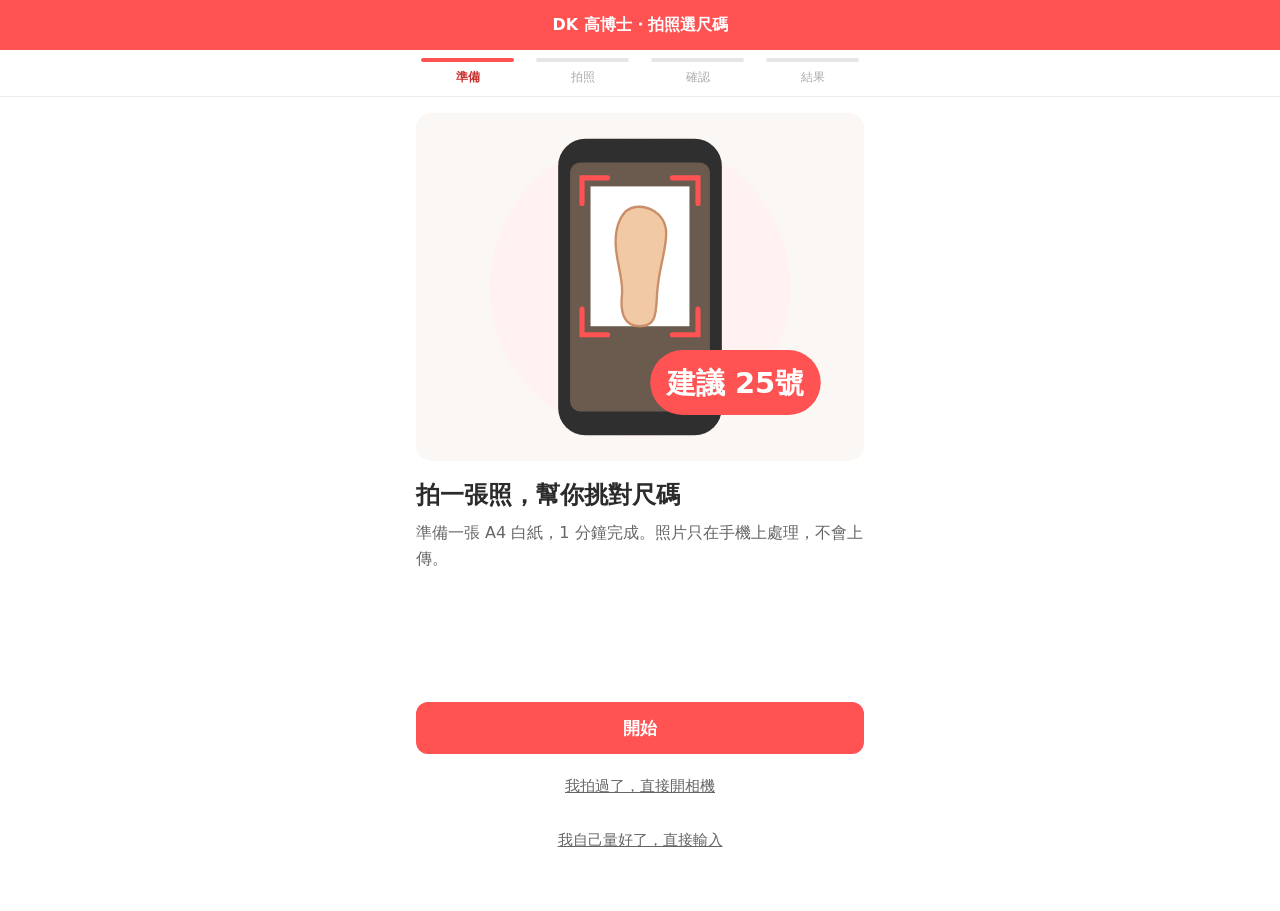
==== index.html @ c5216b67 "feat: 拍照量腳尺碼建議工具（腳踩 A4 紙拍照，自動量腳長腳寬給尺碼） - 引導卡片取代長說明，一張卡片只做一件事 - 自寫影像處理：A4 偵測、紙角精修、透視校正、腳部分割，不依賴 OpenC" ====
<!doctype html>
<html lang="zh-Hant-TW">
<head>
<meta charset="utf-8">
<meta name="viewport" content="width=device-width, initial-scale=1, viewport-fit=cover">
<meta name="theme-color" content="#FF5353">
<link rel="icon" href="data:image/svg+xml,%3Csvg xmlns='http://www.w3.org/2000/svg' viewBox='0 0 100 100'%3E%3Crect width='100' height='100' rx='22' fill='%23FF5353'/%3E%3Crect x='28' y='14' width='44' height='72' fill='%23fff'/%3E%3Cellipse cx='50' cy='52' rx='13' ry='26' fill='%23f2c9a5'/%3E%3C/svg%3E">
<title>拍照選尺碼｜DK 高博士</title>
<meta name="description" content="腳踩 A4 紙拍一張照片，幫你選對尺碼。照片只在你的手機上處理，不會上傳。">
<link rel="stylesheet" href="css/style.css">
</head>
<body>
<header class="topbar">
  <span class="brand">DK 高博士・拍照選尺碼</span>
</header>

<nav class="steps" id="steps" aria-label="進度">
  <ol>
    <li data-step="guide">準備</li>
    <li data-step="photo">拍照</li>
    <li data-step="confirm">確認</li>
    <li data-step="result">結果</li>
  </ol>
</nav>

<main class="wrap">

  <!-- 引導卡片：一張只做一件事 -->
  <section id="screen-intro" class="screen" data-step="guide">

    <div class="card" data-card="0">
      <figure class="card-illus">
        <svg viewBox="0 0 240 190" role="img" aria-label="用手機拍下踩在 A4 紙上的腳，馬上得到尺碼建議">
          <circle cx="120" cy="95" r="88" fill="#FFF2F1"/>
          <rect x="72" y="8" width="96" height="174" rx="16" fill="#2f2f2f"/>
          <rect x="79" y="22" width="82" height="146" rx="6" fill="#6b5a4e"/>
          <rect x="91" y="36" width="58" height="82" fill="#fff"/>
          <g transform="translate(120 118) scale(.92) translate(-100 -112)"><path d="M100 112c-11 0-12.5-10-11.5-20 1-10-3.5-20-4-32-.5-12 4-23 12.5-24 8.5-1 18 4 19.5 14 1.5 10-4.5 24-5.5 40-1 11.5.5 22-11 22z" fill="#f2c9a5" stroke="#c98f68" stroke-width="1.5"/></g>
          <g stroke="#FF5353" stroke-width="3" fill="none" stroke-linecap="round"><path d="M86 46V31h15M139 31h15v15M154 108v15h-15M101 123H86v-15"/></g>
          <rect x="126" y="132" width="100" height="38" rx="19" fill="#FF5353"/>
          <text x="176" y="157" font-size="17" font-weight="700" text-anchor="middle" fill="#fff">建議 25號</text>
        </svg>
      </figure>
      <h1 class="card-title">拍一張照，幫你挑對尺碼</h1>
      <p class="card-tip">準備一張 A4 白紙，1 分鐘完成。照片只在手機上處理，不會上傳。</p>
      <p class="product" id="product-name" hidden></p>
      <div class="actions">
        <button type="button" class="btn primary" data-next>開始</button>
        <label class="btn link">我拍過了，直接開相機<input type="file" accept="image/*" capture="environment" class="file-input" data-file-input></label>
        <button type="button" class="btn link" data-go-manual>我自己量好了，直接輸入</button>
      </div>
    </div>

    <div class="card" data-card="1" hidden>
      <p class="card-step">步驟 1 / 3</p>
      <figure class="card-illus">
        <svg viewBox="0 0 200 130" role="img" aria-label="A4 白紙放在深色地板上可以，白色地板不行">
          <rect x="4" y="6" width="92" height="118" rx="6" fill="#6b5a4e"/>
          <rect x="28" y="22" width="44" height="62" fill="#fff"/>
          <circle cx="50" cy="104" r="9" fill="#27AE60"/>
          <path d="M45.5 104l3.5 3.5 6.5-7" stroke="#fff" stroke-width="2.5" fill="none" stroke-linecap="round" stroke-linejoin="round"/>
          <rect x="104" y="6" width="92" height="118" rx="6" fill="#f0f0f0" stroke="#ddd"/>
          <rect x="128" y="22" width="44" height="62" fill="#fff" stroke="#e8e8e8"/>
          <circle cx="150" cy="104" r="9" fill="#EB5757"/>
          <path d="M146 100l8 8M154 100l-8 8" stroke="#fff" stroke-width="2.5" stroke-linecap="round"/>
        </svg>
      </figure>
      <h1 class="card-title">A4 白紙放在深色地板上</h1>
      <p class="card-tip">白色磁磚分不出紙，墊一塊深色布或毛巾就好。</p>
      <div class="actions">
        <button type="button" class="btn primary" data-next>放好了</button>
        <button type="button" class="btn link" data-prev>上一步</button>
      </div>
    </div>

    <div class="card" data-card="2" hidden>
      <p class="card-step">步驟 2 / 3</p>
      <figure class="card-illus">
        <svg viewBox="0 0 200 130" role="img" aria-label="從上方看：紙的短邊貼牆，腳跟貼牆踩在紙上">
          <rect x="0" y="0" width="200" height="130" rx="6" fill="#6b5a4e"/>
          <rect x="68" y="22" width="64" height="90" fill="#fff"/>
          <rect x="0" y="112" width="200" height="18" fill="#c9c9c9"/>
          <text x="186" y="125" font-size="10" text-anchor="end" fill="#555">牆</text>
          <path d="M100 112c-11 0-12.5-10-11.5-20 1-10-3.5-20-4-32-.5-12 4-23 12.5-24 8.5-1 18 4 19.5 14 1.5 10-4.5 24-5.5 40-1 11.5.5 22-11 22z" fill="#f2c9a5" stroke="#c98f68" stroke-width="1.5"/>
          <line x1="62" y1="112" x2="138" y2="112" stroke="#2F80ED" stroke-width="2.5" stroke-dasharray="5 3"/>
          <text x="60" y="106" font-size="10" text-anchor="end" fill="#fff">腳跟貼牆</text>
        </svg>
      </figure>
      <h1 class="card-title">紙貼牆，腳跟貼牆踩上去</h1>
      <p class="card-tip">赤腳最準。長褲請捲到小腿，另一隻腳不要踩到紙。</p>
      <div class="actions">
        <button type="button" class="btn primary" data-next>踩好了</button>
        <button type="button" class="btn link" data-prev>上一步</button>
      </div>
    </div>

    <div class="card" data-card="3" hidden>
      <p class="card-step">步驟 3 / 3</p>
      <figure class="card-illus">
        <svg viewBox="0 0 240 150" role="img" aria-label="手機拿在腳尖正上方往下拍，畫面要拍到紙的四個角">
          <g transform="translate(0 22) scale(.74)">
            <rect x="16" y="14" width="9" height="98" fill="#c9c9c9"/>
            <line x1="8" y1="112" x2="192" y2="112" stroke="#999" stroke-width="2"/>
            <rect x="25" y="109" width="120" height="3" fill="#fff" stroke="#bbb" stroke-width=".8"/>
            <path d="M25 110c0-12 3-17 8-21V38h16l2 47c8 7 38 13 60 18 8 2 8 7 3 7z" fill="#f2c9a5" stroke="#c98f68" stroke-width="1.5"/>
            <line x1="116" y1="22" x2="26" y2="108" stroke="#FF5353" stroke-width="1.2" stroke-dasharray="3 3"/>
            <line x1="116" y1="22" x2="145" y2="108" stroke="#FF5353" stroke-width="1.2" stroke-dasharray="3 3"/>
            <rect x="99" y="12" width="34" height="7" rx="2" fill="#333"/>
          </g>
          <text x="86" y="18" font-size="11" text-anchor="middle" fill="#333">手機在腳尖正上方</text>
          <rect x="164" y="10" width="68" height="124" rx="11" fill="#2f2f2f"/>
          <rect x="169" y="20" width="58" height="104" rx="3" fill="#6b5a4e"/>
          <rect x="181" y="36" width="34" height="48" fill="#fff"/>
          <g transform="translate(198 84) scale(.55) translate(-100 -112)"><path d="M100 112c-11 0-12.5-10-11.5-20 1-10-3.5-20-4-32-.5-12 4-23 12.5-24 8.5-1 18 4 19.5 14 1.5 10-4.5 24-5.5 40-1 11.5.5 22-11 22z" fill="#f2c9a5" stroke="#c98f68" stroke-width="2"/></g>
          <g stroke="#FF5353" stroke-width="2.5" fill="none" stroke-linecap="round"><path d="M177 43V32h11M208 32h11v11M219 77v11h-11M188 88h-11V77"/></g>
          <circle cx="198" cy="106" r="9" fill="#27AE60"/>
          <path d="M193.5 106l3.5 3.5 6.5-7" stroke="#fff" stroke-width="2.5" fill="none" stroke-linecap="round" stroke-linejoin="round"/>
          <text x="198" y="146" font-size="11" text-anchor="middle" fill="#333">四個角都要入鏡</text>
        </svg>
      </figure>
      <h1 class="card-title">手機拿到腳尖正上方，拍到紙的四個角</h1>
      <p class="card-tip">請家人幫忙拍更準。用一般鏡頭，不要用 0.5x 廣角。</p>
      <div class="actions">
        <label class="btn primary">開始拍照<input type="file" accept="image/*" capture="environment" class="file-input" data-file-input></label>
        <label class="btn secondary">從相簿選照片<input type="file" accept="image/*" class="file-input" data-file-input></label>
        <button type="button" class="btn link" data-prev>上一步</button>
      </div>
    </div>
  </section>

  <!-- 處理中 -->
  <section id="screen-processing" class="screen center" data-step="photo" hidden>
    <div class="spinner" aria-hidden="true"></div>
    <p id="processing-text" role="status">處理中…</p>
  </section>

  <!-- 拍完照發現問題：告訴他原因和怎麼修 -->
  <section id="screen-feedback" class="screen" data-step="photo" hidden>
    <figure class="card-illus" id="feedback-illus"></figure>
    <h1 class="card-title" id="feedback-title"></h1>
    <p class="card-tip" id="feedback-fix"></p>
    <div class="actions">
      <label class="btn primary">重拍<input type="file" accept="image/*" capture="environment" class="file-input" data-file-input></label>
      <label class="btn secondary">從相簿選照片<input type="file" accept="image/*" class="file-input" data-file-input></label>
      <button type="button" class="btn link" id="btn-feedback-continue">不用重拍，我自己調整</button>
    </div>
  </section>

  <!-- 照片讀取失敗 -->
  <section id="screen-error" class="screen" data-step="photo" hidden>
    <h1 id="error-title">出了點問題</h1>
    <p id="error-message"></p>
    <div class="actions">
      <label class="btn primary">重拍<input type="file" accept="image/*" capture="environment" class="file-input" data-file-input></label>
      <label class="btn secondary">從相簿選照片<input type="file" accept="image/*" class="file-input" data-file-input></label>
      <button type="button" class="btn link" data-go-manual>改用直接輸入腳長腳寬</button>
    </div>
  </section>

  <!-- 確認紙角 -->
  <section id="screen-corners" class="screen" data-step="confirm" hidden>
    <h1>圓點有對準紙的四個角嗎？</h1>
    <p class="hint" id="corners-hint"></p>
    <div class="stage" id="corners-stage"></div>
    <p class="warn" id="corners-warn" hidden></p>
    <div class="actions">
      <button type="button" class="btn primary" id="btn-corners-next">對準了，下一步</button>
      <label class="btn secondary">重拍<input type="file" accept="image/*" capture="environment" class="file-input" data-file-input></label>
    </div>
    <details class="debug" data-debug hidden><summary>除錯資訊</summary><div class="debug-body" id="corners-debug"></div></details>
  </section>

  <!-- 確認腳 -->
  <section id="screen-foot" class="screen" data-step="confirm" hidden>
    <h1>圓點有對準腳嗎？</h1>
    <p class="legend-inline">
      <span><i class="dot" style="background:#2F80ED"></i>腳跟</span>
      <span><i class="dot" style="background:#F2994A"></i>腳尖</span>
      <span><i class="dot" style="background:#27AE60"></i>腳掌最寬處</span>
    </p>
    <p class="live" id="foot-live" aria-live="polite"></p>
    <div class="stage" id="foot-stage"></div>
    <p class="hint" id="foot-hint"></p>
    <p class="warn" id="foot-warn" hidden></p>
    <div class="actions">
      <button type="button" class="btn primary" id="btn-foot-next">對準了，看尺碼建議</button>
      <button type="button" class="btn link" id="btn-foot-back">回上一步調整紙角</button>
    </div>
    <details class="debug" data-debug hidden><summary>除錯資訊</summary><div class="debug-body" id="foot-debug"></div></details>
  </section>

  <!-- 結果 -->
  <section id="screen-result" class="screen" data-step="result" hidden>
    <div class="result-card">
      <p class="result-product" id="result-product" hidden></p>
      <h1 class="result-headline" id="result-headline"></h1>
      <div class="result-measure">
        <div><span>腳長</span><strong id="result-length"></strong></div>
        <div><span>腳寬</span><strong id="result-width"></strong></div>
      </div>
      <ul class="result-details" id="result-details"></ul>
    </div>
    <div class="table-wrap" id="result-table-wrap" hidden>
      <table class="size-table">
        <thead><tr><th>尺碼</th><th>適合腳長</th><th>鞋長</th><th>鞋寬</th></tr></thead>
        <tbody id="result-table"></tbody>
      </table>
    </div>
    <p class="notice">量測誤差大約 0.3~0.5 cm。左右腳大小常常不一樣，建議兩隻腳都量，以大的那隻為準。</p>
    <div class="actions">
      <a class="btn primary" id="btn-back-product" hidden>回商品頁</a>
      <button type="button" class="btn secondary" id="btn-restart">量另一隻腳</button>
    </div>
  </section>

  <!-- 手動輸入 -->
  <section id="screen-manual" class="screen" data-step="manual" hidden>
    <h1>直接輸入腳長腳寬</h1>
    <p class="hint">腳長是腳跟最後面到最長腳趾前端的距離，腳寬是腳掌最寬處的寬度。</p>
    <form id="manual-form" novalidate>
      <label class="field">
        <span>腳長（cm）</span>
        <input type="number" inputmode="decimal" step="0.1" min="15" max="32" id="manual-length" placeholder="例如 24.5" required>
      </label>
      <label class="field">
        <span>腳寬（cm，不確定可以不填）</span>
        <input type="number" inputmode="decimal" step="0.1" min="6" max="14" id="manual-width" placeholder="例如 9.8">
      </label>
      <p class="warn" id="manual-warn" hidden></p>
      <div class="actions">
        <button type="submit" class="btn primary">看尺碼建議</button>
        <button type="button" class="btn link" id="btn-manual-back">回上一頁</button>
      </div>
    </form>
  </section>

</main>

<script type="module" src="js/app.js"></script>
</body>
</html>
---- css/style.css ----
*, *::before, *::after { box-sizing: border-box; }

:root {
  --brand: #FF5353;
  --brand-dark: #C92F2F;
  --ink: #2b2b2b;
  --muted: #666;
  --line: #ececec;
  --soft: #FFF2F1;
  --warn: #8A4B00;
  --warn-bg: #FFF1DE;
  color-scheme: light;
}

html { -webkit-text-size-adjust: 100%; }

body {
  margin: 0;
  background: #fff;
  color: var(--ink);
  font: 16px/1.65 system-ui, -apple-system, "PingFang TC", "Noto Sans TC", "Microsoft JhengHei", sans-serif;
}

[hidden] { display: none !important; }

.topbar {
  position: sticky;
  top: 0;
  z-index: 10;
  background: var(--brand);
  color: #fff;
  padding: 12px 16px;
  padding-top: calc(12px + env(safe-area-inset-top));
  font-weight: 700;
  text-align: center;
}

.steps { background: #fff; border-bottom: 1px solid var(--line); }
.steps ol {
  display: flex;
  gap: 4px;
  list-style: none;
  margin: 0 auto;
  padding: 8px 12px;
  max-width: 480px;
}
.steps li {
  flex: 1;
  position: relative;
  padding-top: 10px;
  text-align: center;
  font-size: 12px;
  color: #aaa;
}
.steps li::before {
  content: "";
  position: absolute;
  top: 0;
  left: 8%;
  right: 8%;
  height: 4px;
  border-radius: 2px;
  background: #e6e6e6;
}
.steps li.done { color: var(--muted); }
.steps li.done::before { background: #ffc2c2; }
.steps li.active { color: var(--brand-dark); font-weight: 700; }
.steps li.active::before { background: var(--brand); }

.wrap { max-width: 480px; margin: 0 auto; padding: 16px 16px 48px; }

h1 { font-size: 22px; line-height: 1.35; margin: 4px 0 8px; }
h2 { display: flex; align-items: center; gap: 8px; font-size: 17px; margin: 0 0 6px; }

.sub { color: var(--muted); margin: 0 0 12px; }
.product { background: var(--soft); border-radius: 8px; padding: 8px 12px; font-size: 14px; margin: 0 0 12px; }

.card { display: flex; flex-direction: column; min-height: calc(100vh - 150px); min-height: calc(100svh - 150px); }
.card-step { margin: 0 0 6px; font-size: 14px; font-weight: 700; color: var(--brand-dark); }
.card-illus {
  display: flex;
  align-items: center;
  justify-content: center;
  margin: 0 0 14px;
  padding: 12px;
  background: #faf7f4;
  border-radius: 16px;
}
.card-illus svg { display: block; width: 100%; height: auto; max-height: 36vh; }
.card-title { font-size: 24px; line-height: 1.35; margin: 4px 0 8px; }
.card-tip { font-size: 16px; color: var(--muted); margin: 0 0 8px; }
.card .actions { margin-top: auto; padding-top: 12px; }

.notice { font-size: 14px; color: var(--muted); background: #f7f7f7; border-radius: 10px; padding: 10px 12px; }

.actions { display: grid; gap: 10px; margin-top: 16px; }

.btn {
  position: relative;
  overflow: hidden;
  display: flex;
  align-items: center;
  justify-content: center;
  min-height: 50px;
  padding: 10px 16px;
  border: 2px solid var(--brand);
  border-radius: 12px;
  font: inherit;
  font-size: 17px;
  font-weight: 700;
  text-decoration: none;
  cursor: pointer;
  -webkit-tap-highlight-color: transparent;
}
.btn.primary { background: var(--brand); color: #fff; }
.btn.secondary { background: #fff; color: var(--brand-dark); }
.btn.link {
  min-height: 44px;
  border: 0;
  background: none;
  color: var(--muted);
  font-size: 15px;
  font-weight: 400;
  text-decoration: underline;
}
.btn:active { transform: translateY(1px); }

/* 透明的檔案選擇框蓋在按鈕上，點按鈕就是點選檔 */
.file-input {
  position: absolute;
  inset: 0;
  width: 100%;
  height: 100%;
  opacity: 0;
  cursor: pointer;
  font-size: 0;
}

.center { text-align: center; padding-top: 64px; }
.spinner {
  width: 44px;
  height: 44px;
  margin: 0 auto 16px;
  border: 4px solid #ffd6d6;
  border-top-color: var(--brand);
  border-radius: 50%;
  animation: spin 1s linear infinite;
}
@keyframes spin { to { transform: rotate(360deg); } }

.hint { color: var(--muted); font-size: 15px; margin: 0 0 10px; }
.hint.strong { color: var(--warn); background: var(--warn-bg); border-radius: 10px; padding: 8px 12px; }

.stage {
  display: flex;
  justify-content: center;
  min-height: 200px;
  background: #222;
  border-radius: 12px;
  overflow: hidden;
}
.editor-canvas { display: block; touch-action: none; -webkit-user-select: none; user-select: none; }

.warn { color: var(--warn); background: var(--warn-bg); border-radius: 10px; padding: 10px 12px; font-size: 15px; }

.live { font-size: 18px; font-weight: 700; text-align: center; margin: 0 0 8px; }

.legend-inline { display: flex; flex-wrap: wrap; gap: 14px; margin: 0 0 6px; font-size: 15px; color: var(--muted); }
.dot { display: inline-block; width: 10px; height: 10px; margin-right: 6px; border-radius: 50%; vertical-align: middle; }

.result-card { background: var(--soft); border-radius: 16px; padding: 18px 16px; text-align: center; }
.result-product { margin: 0; font-size: 14px; color: var(--muted); }
.result-headline { font-size: 28px; color: var(--brand-dark); margin: 6px 0 12px; }
.result-measure { display: flex; flex-wrap: wrap; justify-content: center; gap: 12px; }
.result-measure div { background: #fff; border-radius: 12px; padding: 8px 14px; min-width: 120px; }
.result-measure span { display: block; font-size: 13px; color: var(--muted); }
.result-measure strong { font-size: 20px; }
.result-details { text-align: left; margin: 14px 0 0; padding-left: 20px; font-size: 15px; }
.result-details li { margin-bottom: 6px; }

.table-wrap { overflow-x: auto; margin-top: 16px; }
.size-table { width: 100%; border-collapse: collapse; font-size: 14px; text-align: center; }
.size-table th, .size-table td { border: 1px solid var(--line); padding: 6px 4px; }
.size-table th { background: #f7f7f7; font-weight: 600; }
.size-table tr.is-primary td { background: #FFD9D6; font-weight: 700; }
.size-table tr.is-alt td { background: #FFF0EE; }
.no-shoe-dims th:nth-child(n+3), .no-shoe-dims td:nth-child(n+3) { display: none; }

.field { display: grid; gap: 4px; margin-bottom: 14px; font-size: 15px; }
.field input { width: 100%; padding: 10px 12px; border: 1px solid #ccc; border-radius: 10px; font: inherit; font-size: 18px; }
.field input:focus { outline: 2px solid var(--brand); border-color: var(--brand); }

.debug { margin-top: 16px; font-size: 12px; color: #555; }
.debug-body canvas { display: block; max-width: 100%; margin: 6px 0; border: 1px solid #ddd; }
.debug-body pre { white-space: pre-wrap; word-break: break-all; background: #f7f7f7; padding: 8px; border-radius: 6px; }
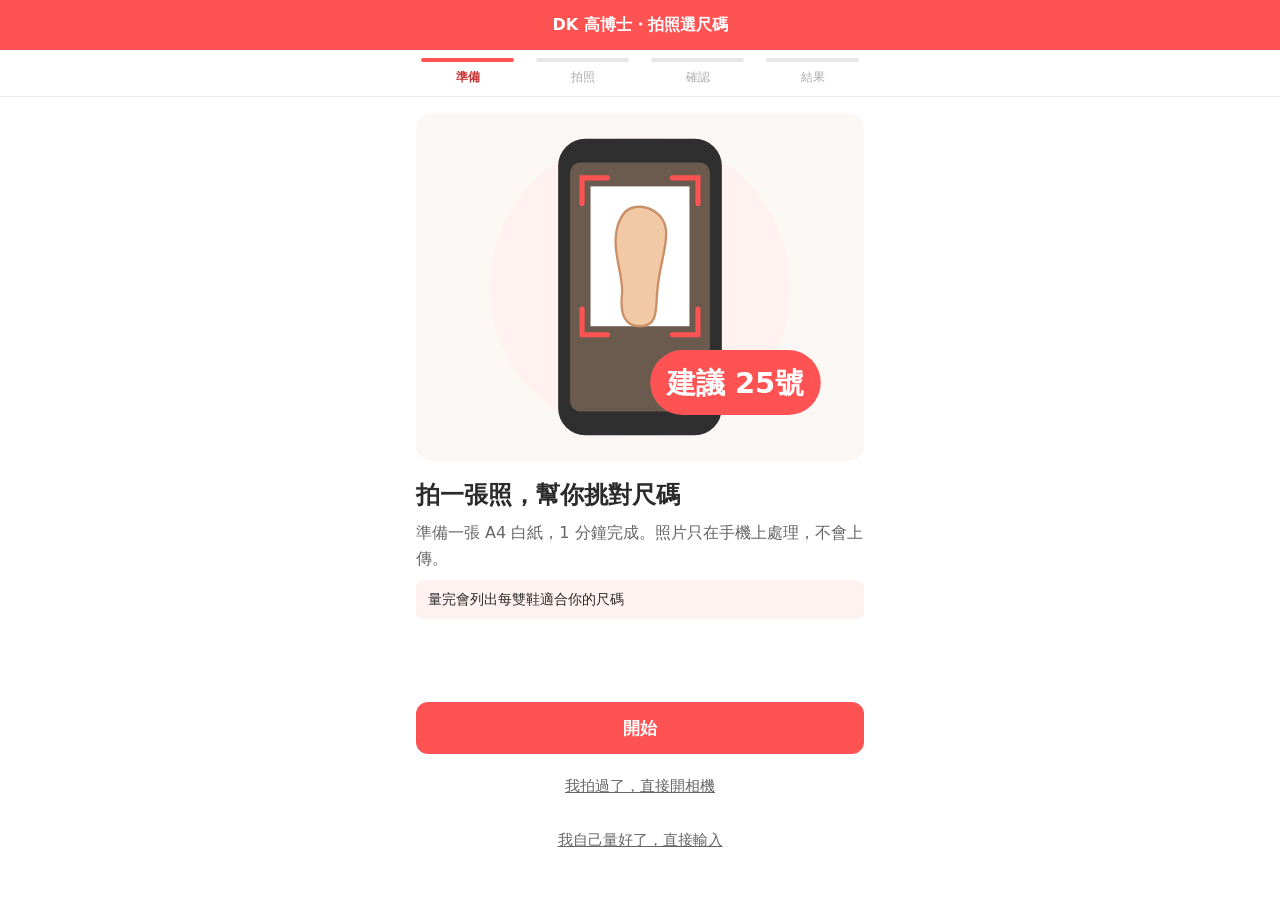
==== commit 0ec5f287: "feat: 沒指定商品時結果頁列出各商品建議尺碼與連結 - 新增 data/sizes/index.json 商品清單，尺碼表加上商品圖 - 網址沒帶 sku 或 sku 錯誤時，結果頁逐一計算每個商" ====
--- a/index.html
+++ b/index.html
@@ -177,6 +177,7 @@
       <span><i class="dot" style="background:#2F80ED"></i>腳跟</span>
       <span><i class="dot" style="background:#F2994A"></i>腳尖</span>
       <span><i class="dot" style="background:#27AE60"></i>腳掌最寬處</span>
+      <span><i class="dot" style="background:rgba(255,83,83,.45)"></i>程式判斷的腳</span>
     </p>
     <p class="live" id="foot-live" aria-live="polite"></p>
     <div class="stage" id="foot-stage"></div>
@@ -200,6 +201,7 @@
       </div>
       <ul class="result-details" id="result-details"></ul>
     </div>
+    <div class="product-list" id="result-products" hidden></div>
     <div class="table-wrap" id="result-table-wrap" hidden>
       <table class="size-table">
         <thead><tr><th>尺碼</th><th>適合腳長</th><th>鞋長</th><th>鞋寬</th></tr></thead>
--- a/css/style.css
+++ b/css/style.css
@@ -124,6 +124,7 @@
   text-decoration: underline;
 }
 .btn:active { transform: translateY(1px); }
+.btn:disabled { opacity: .45; cursor: not-allowed; }
 
 /* 透明的檔案選擇框蓋在按鈕上，點按鈕就是點選檔 */
 .file-input {
@@ -178,6 +179,26 @@
 .result-details { text-align: left; margin: 14px 0 0; padding-left: 20px; font-size: 15px; }
 .result-details li { margin-bottom: 6px; }
 
+.product-list { display: grid; gap: 10px; margin-top: 16px; }
+.product-list h2 { font-size: 17px; margin: 0; }
+.product-card {
+  display: grid;
+  grid-template-columns: 64px minmax(0, 1fr) auto;
+  align-items: center;
+  gap: 12px;
+  padding: 10px 12px;
+  border: 1px solid var(--line);
+  border-radius: 12px;
+  background: #fff;
+  color: var(--ink);
+  text-decoration: none;
+}
+.product-card img { width: 64px; height: 64px; object-fit: cover; border-radius: 8px; background: #f5f5f5; }
+.product-card-info { display: grid; gap: 2px; min-width: 0; }
+.product-card-name { font-size: 14px; line-height: 1.4; }
+.product-card-size { font-size: 18px; color: var(--brand-dark); }
+.product-card-go { font-size: 14px; color: var(--brand-dark); white-space: nowrap; }
+
 .table-wrap { overflow-x: auto; margin-top: 16px; }
 .size-table { width: 100%; border-collapse: collapse; font-size: 14px; text-align: center; }
 .size-table th, .size-table td { border: 1px solid var(--line); padding: 6px 4px; }
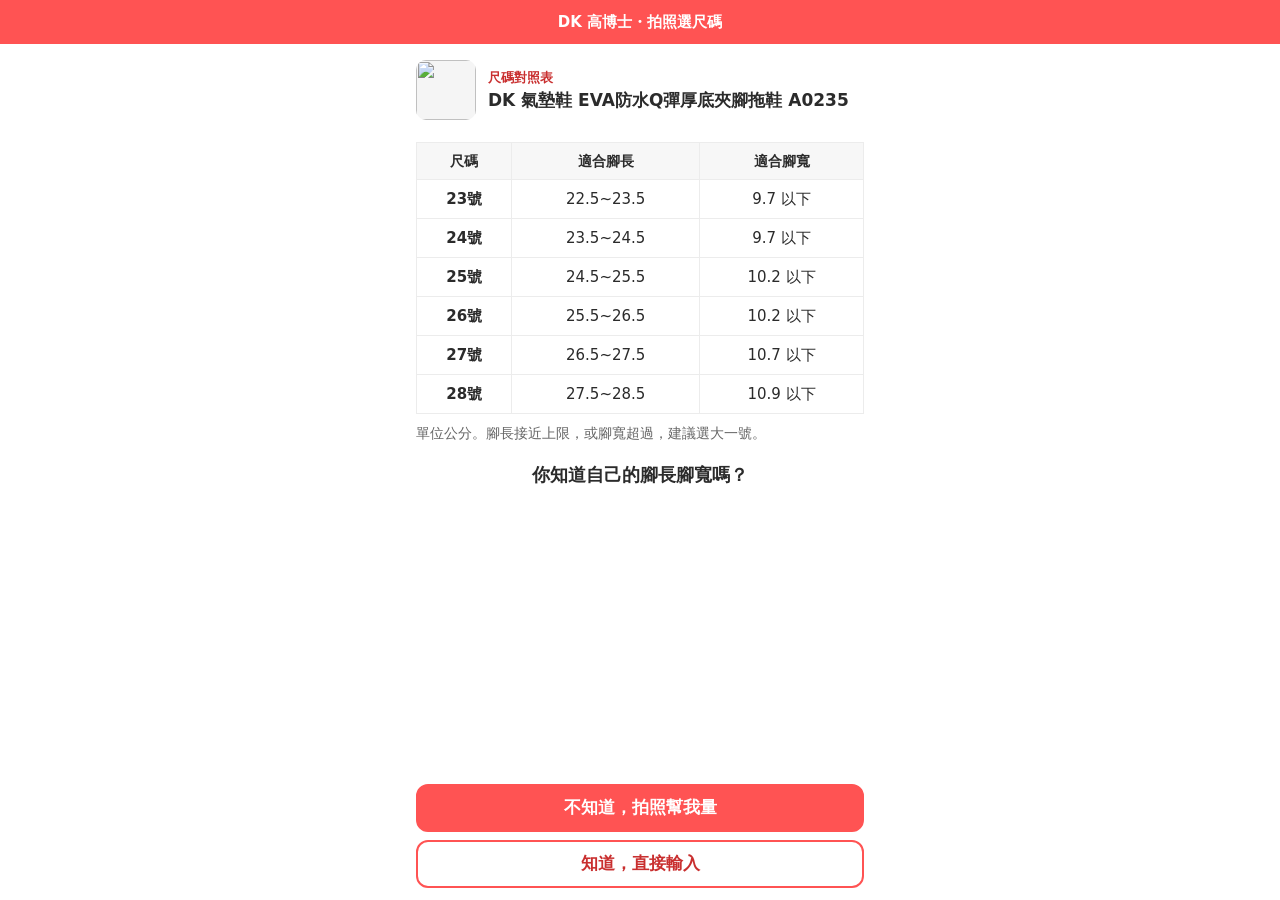
==== commit a8abc299: "feat: 開頭尺碼對照表、拿掉人工修正、按鈕固定底部 - 一打開就顯示 A0235 尺碼對照表（尺碼、適合腳長、適合腳寬），讓客人選拍照量或直接輸入 - 拿掉紙角與腳部的拖點修正畫面，拍完自動量測直" ====
--- a/index.html
+++ b/index.html
@@ -14,40 +14,31 @@
   <span class="brand">DK 高博士・拍照選尺碼</span>
 </header>
 
-<nav class="steps" id="steps" aria-label="進度">
-  <ol>
-    <li data-step="guide">準備</li>
-    <li data-step="photo">拍照</li>
-    <li data-step="confirm">確認</li>
-    <li data-step="result">結果</li>
-  </ol>
-</nav>
-
 <main class="wrap">
 
-  <!-- 引導卡片：一張只做一件事 -->
-  <section id="screen-intro" class="screen" data-step="guide">
+  <!-- 開頭：先看尺碼表，再選拍照量或直接輸入 -->
+  <section id="screen-intro" class="screen">
 
     <div class="card" data-card="0">
-      <figure class="card-illus">
-        <svg viewBox="0 0 240 190" role="img" aria-label="用手機拍下踩在 A4 紙上的腳，馬上得到尺碼建議">
-          <circle cx="120" cy="95" r="88" fill="#FFF2F1"/>
-          <rect x="72" y="8" width="96" height="174" rx="16" fill="#2f2f2f"/>
-          <rect x="79" y="22" width="82" height="146" rx="6" fill="#6b5a4e"/>
-          <rect x="91" y="36" width="58" height="82" fill="#fff"/>
-          <g transform="translate(120 118) scale(.92) translate(-100 -112)"><path d="M100 112c-11 0-12.5-10-11.5-20 1-10-3.5-20-4-32-.5-12 4-23 12.5-24 8.5-1 18 4 19.5 14 1.5 10-4.5 24-5.5 40-1 11.5.5 22-11 22z" fill="#f2c9a5" stroke="#c98f68" stroke-width="1.5"/></g>
-          <g stroke="#FF5353" stroke-width="3" fill="none" stroke-linecap="round"><path d="M86 46V31h15M139 31h15v15M154 108v15h-15M101 123H86v-15"/></g>
-          <rect x="126" y="132" width="100" height="38" rx="19" fill="#FF5353"/>
-          <text x="176" y="157" font-size="17" font-weight="700" text-anchor="middle" fill="#fff">建議 25號</text>
-        </svg>
-      </figure>
-      <h1 class="card-title">拍一張照，幫你挑對尺碼</h1>
-      <p class="card-tip">準備一張 A4 白紙，1 分鐘完成。照片只在手機上處理，不會上傳。</p>
-      <p class="product" id="product-name" hidden></p>
-      <div class="actions">
-        <button type="button" class="btn primary" data-next>開始</button>
-        <label class="btn link">我拍過了，直接開相機<input type="file" accept="image/*" capture="environment" class="file-input" data-file-input></label>
-        <button type="button" class="btn link" data-go-manual>我自己量好了，直接輸入</button>
+      <div class="product-head" id="intro-product" hidden>
+        <img id="intro-product-img" alt="" hidden>
+        <div>
+          <p class="product-head-kicker">尺碼對照表</p>
+          <h1 class="product-head-name" id="intro-product-name"></h1>
+        </div>
+      </div>
+      <h1 class="card-title" id="intro-fallback-title" hidden>拍一張照，幫你挑對尺碼</h1>
+      <div class="table-wrap" id="intro-chart" hidden>
+        <table class="size-table">
+          <thead><tr><th>尺碼</th><th>適合腳長</th><th>適合腳寬</th></tr></thead>
+          <tbody id="intro-chart-body"></tbody>
+        </table>
+      </div>
+      <p class="chart-note" id="intro-chart-note" hidden>單位公分。腳長接近上限，或腳寬超過，建議選大一號。</p>
+      <p class="card-question">你知道自己的腳長腳寬嗎？</p>
+      <div class="actions sticky">
+        <button type="button" class="btn primary" data-next>不知道，拍照幫我量</button>
+        <button type="button" class="btn secondary" data-go-manual>知道，直接輸入</button>
       </div>
     </div>
 
@@ -67,7 +58,7 @@
       </figure>
       <h1 class="card-title">A4 白紙放在深色地板上</h1>
       <p class="card-tip">白色磁磚分不出紙，墊一塊深色布或毛巾就好。</p>
-      <div class="actions">
+      <div class="actions sticky">
         <button type="button" class="btn primary" data-next>放好了</button>
         <button type="button" class="btn link" data-prev>上一步</button>
       </div>
@@ -88,7 +79,7 @@
       </figure>
       <h1 class="card-title">紙貼牆，腳跟貼牆踩上去</h1>
       <p class="card-tip">赤腳最準。長褲請捲到小腿，另一隻腳不要踩到紙。</p>
-      <div class="actions">
+      <div class="actions sticky">
         <button type="button" class="btn primary" data-next>踩好了</button>
         <button type="button" class="btn link" data-prev>上一步</button>
       </div>
@@ -120,7 +111,7 @@
       </figure>
       <h1 class="card-title">手機拿到腳尖正上方，拍到紙的四個角</h1>
       <p class="card-tip">請家人幫忙拍更準。用一般鏡頭，不要用 0.5x 廣角。</p>
-      <div class="actions">
+      <div class="actions sticky">
         <label class="btn primary">開始拍照<input type="file" accept="image/*" capture="environment" class="file-input" data-file-input></label>
         <label class="btn secondary">從相簿選照片<input type="file" accept="image/*" class="file-input" data-file-input></label>
         <button type="button" class="btn link" data-prev>上一步</button>
@@ -129,69 +120,40 @@
   </section>
 
   <!-- 處理中 -->
-  <section id="screen-processing" class="screen center" data-step="photo" hidden>
+  <section id="screen-processing" class="screen center" hidden>
     <div class="spinner" aria-hidden="true"></div>
     <p id="processing-text" role="status">處理中…</p>
   </section>
 
-  <!-- 拍完照發現問題：告訴他原因和怎麼修 -->
-  <section id="screen-feedback" class="screen" data-step="photo" hidden>
+  <!-- 照片有問題：一句原因、一句怎麼修 -->
+  <section id="screen-feedback" class="screen" hidden>
     <figure class="card-illus" id="feedback-illus"></figure>
     <h1 class="card-title" id="feedback-title"></h1>
     <p class="card-tip" id="feedback-fix"></p>
-    <div class="actions">
+    <details class="debug" data-debug hidden><summary>除錯資訊</summary><div class="debug-body" id="feedback-debug"></div></details>
+    <div class="actions sticky">
       <label class="btn primary">重拍<input type="file" accept="image/*" capture="environment" class="file-input" data-file-input></label>
       <label class="btn secondary">從相簿選照片<input type="file" accept="image/*" class="file-input" data-file-input></label>
-      <button type="button" class="btn link" id="btn-feedback-continue">不用重拍，我自己調整</button>
+      <div class="link-row">
+        <button type="button" class="btn link" id="btn-feedback-continue" hidden>仍然看結果</button>
+        <button type="button" class="btn link" data-go-manual>改用輸入腳長</button>
+      </div>
     </div>
   </section>
 
   <!-- 照片讀取失敗 -->
-  <section id="screen-error" class="screen" data-step="photo" hidden>
+  <section id="screen-error" class="screen" hidden>
     <h1 id="error-title">出了點問題</h1>
     <p id="error-message"></p>
-    <div class="actions">
+    <div class="actions sticky">
       <label class="btn primary">重拍<input type="file" accept="image/*" capture="environment" class="file-input" data-file-input></label>
       <label class="btn secondary">從相簿選照片<input type="file" accept="image/*" class="file-input" data-file-input></label>
-      <button type="button" class="btn link" data-go-manual>改用直接輸入腳長腳寬</button>
-    </div>
-  </section>
-
-  <!-- 確認紙角 -->
-  <section id="screen-corners" class="screen" data-step="confirm" hidden>
-    <h1>圓點有對準紙的四個角嗎？</h1>
-    <p class="hint" id="corners-hint"></p>
-    <div class="stage" id="corners-stage"></div>
-    <p class="warn" id="corners-warn" hidden></p>
-    <div class="actions">
-      <button type="button" class="btn primary" id="btn-corners-next">對準了，下一步</button>
-      <label class="btn secondary">重拍<input type="file" accept="image/*" capture="environment" class="file-input" data-file-input></label>
-    </div>
-    <details class="debug" data-debug hidden><summary>除錯資訊</summary><div class="debug-body" id="corners-debug"></div></details>
-  </section>
-
-  <!-- 確認腳 -->
-  <section id="screen-foot" class="screen" data-step="confirm" hidden>
-    <h1>圓點有對準腳嗎？</h1>
-    <p class="legend-inline">
-      <span><i class="dot" style="background:#2F80ED"></i>腳跟</span>
-      <span><i class="dot" style="background:#F2994A"></i>腳尖</span>
-      <span><i class="dot" style="background:#27AE60"></i>腳掌最寬處</span>
-      <span><i class="dot" style="background:rgba(255,83,83,.45)"></i>程式判斷的腳</span>
-    </p>
-    <p class="live" id="foot-live" aria-live="polite"></p>
-    <div class="stage" id="foot-stage"></div>
-    <p class="hint" id="foot-hint"></p>
-    <p class="warn" id="foot-warn" hidden></p>
-    <div class="actions">
-      <button type="button" class="btn primary" id="btn-foot-next">對準了，看尺碼建議</button>
-      <button type="button" class="btn link" id="btn-foot-back">回上一步調整紙角</button>
-    </div>
-    <details class="debug" data-debug hidden><summary>除錯資訊</summary><div class="debug-body" id="foot-debug"></div></details>
+      <button type="button" class="btn link" data-go-manual>改用輸入腳長</button>
+    </div>
   </section>
 
   <!-- 結果 -->
-  <section id="screen-result" class="screen" data-step="result" hidden>
+  <section id="screen-result" class="screen" hidden>
     <div class="result-card">
       <p class="result-product" id="result-product" hidden></p>
       <h1 class="result-headline" id="result-headline"></h1>
@@ -201,24 +163,29 @@
       </div>
       <ul class="result-details" id="result-details"></ul>
     </div>
+    <div class="measure-preview" id="result-preview" hidden>
+      <div id="result-preview-canvas"></div>
+      <p>紅色是量到的腳，橘線是腳尖、綠線是腳掌最寬處。看起來沒對準的話，請重拍一張。</p>
+    </div>
     <div class="product-list" id="result-products" hidden></div>
     <div class="table-wrap" id="result-table-wrap" hidden>
       <table class="size-table">
-        <thead><tr><th>尺碼</th><th>適合腳長</th><th>鞋長</th><th>鞋寬</th></tr></thead>
+        <thead><tr><th>尺碼</th><th>適合腳長</th><th>適合腳寬</th></tr></thead>
         <tbody id="result-table"></tbody>
       </table>
     </div>
     <p class="notice">量測誤差大約 0.3~0.5 cm。左右腳大小常常不一樣，建議兩隻腳都量，以大的那隻為準。</p>
-    <div class="actions">
+    <details class="debug" data-debug hidden><summary>除錯資訊</summary><div class="debug-body" id="result-debug"></div></details>
+    <div class="actions sticky">
       <a class="btn primary" id="btn-back-product" hidden>回商品頁</a>
       <button type="button" class="btn secondary" id="btn-restart">量另一隻腳</button>
     </div>
   </section>
 
-  <!-- 手動輸入 -->
-  <section id="screen-manual" class="screen" data-step="manual" hidden>
-    <h1>直接輸入腳長腳寬</h1>
-    <p class="hint">腳長是腳跟最後面到最長腳趾前端的距離，腳寬是腳掌最寬處的寬度。</p>
+  <!-- 直接輸入 -->
+  <section id="screen-manual" class="screen" hidden>
+    <h1>輸入腳長腳寬</h1>
+    <p class="hint">腳長是腳跟到最長腳趾的距離，不是平常穿的鞋子號碼，通常比鞋號小一點。</p>
     <form id="manual-form" novalidate>
       <label class="field">
         <span>腳長（cm）</span>
@@ -229,9 +196,9 @@
         <input type="number" inputmode="decimal" step="0.1" min="6" max="14" id="manual-width" placeholder="例如 9.8">
       </label>
       <p class="warn" id="manual-warn" hidden></p>
-      <div class="actions">
+      <div class="actions sticky">
         <button type="submit" class="btn primary">看尺碼建議</button>
-        <button type="button" class="btn link" id="btn-manual-back">回上一頁</button>
+        <button type="button" class="btn link" id="btn-manual-back">回尺碼表</button>
       </div>
     </form>
   </section>
--- a/css/style.css
+++ b/css/style.css
@@ -9,6 +9,7 @@
   --soft: #FFF2F1;
   --warn: #8A4B00;
   --warn-bg: #FFF1DE;
+  --topbar-h: 44px;
   color-scheme: light;
 }
 
@@ -18,82 +19,51 @@
   margin: 0;
   background: #fff;
   color: var(--ink);
-  font: 16px/1.65 system-ui, -apple-system, "PingFang TC", "Noto Sans TC", "Microsoft JhengHei", sans-serif;
+  font: 16px/1.6 system-ui, -apple-system, "PingFang TC", "Noto Sans TC", "Microsoft JhengHei", sans-serif;
 }
 
 [hidden] { display: none !important; }
 
 .topbar {
-  position: sticky;
-  top: 0;
-  z-index: 10;
+  height: var(--topbar-h);
+  display: flex;
+  align-items: center;
+  justify-content: center;
+  padding: 0 16px;
   background: var(--brand);
   color: #fff;
-  padding: 12px 16px;
-  padding-top: calc(12px + env(safe-area-inset-top));
   font-weight: 700;
-  text-align: center;
-}
-
-.steps { background: #fff; border-bottom: 1px solid var(--line); }
-.steps ol {
-  display: flex;
-  gap: 4px;
-  list-style: none;
-  margin: 0 auto;
-  padding: 8px 12px;
-  max-width: 480px;
-}
-.steps li {
-  flex: 1;
-  position: relative;
-  padding-top: 10px;
-  text-align: center;
-  font-size: 12px;
-  color: #aaa;
-}
-.steps li::before {
-  content: "";
-  position: absolute;
-  top: 0;
-  left: 8%;
-  right: 8%;
-  height: 4px;
-  border-radius: 2px;
-  background: #e6e6e6;
-}
-.steps li.done { color: var(--muted); }
-.steps li.done::before { background: #ffc2c2; }
-.steps li.active { color: var(--brand-dark); font-weight: 700; }
-.steps li.active::before { background: var(--brand); }
-
-.wrap { max-width: 480px; margin: 0 auto; padding: 16px 16px 48px; }
-
-h1 { font-size: 22px; line-height: 1.35; margin: 4px 0 8px; }
-h2 { display: flex; align-items: center; gap: 8px; font-size: 17px; margin: 0 0 6px; }
-
-.sub { color: var(--muted); margin: 0 0 12px; }
-.product { background: var(--soft); border-radius: 8px; padding: 8px 12px; font-size: 14px; margin: 0 0 12px; }
-
-.card { display: flex; flex-direction: column; min-height: calc(100vh - 150px); min-height: calc(100svh - 150px); }
-.card-step { margin: 0 0 6px; font-size: 14px; font-weight: 700; color: var(--brand-dark); }
-.card-illus {
-  display: flex;
-  align-items: center;
-  justify-content: center;
-  margin: 0 0 14px;
-  padding: 12px;
-  background: #faf7f4;
-  border-radius: 16px;
-}
-.card-illus svg { display: block; width: 100%; height: auto; max-height: 36vh; }
-.card-title { font-size: 24px; line-height: 1.35; margin: 4px 0 8px; }
-.card-tip { font-size: 16px; color: var(--muted); margin: 0 0 8px; }
-.card .actions { margin-top: auto; padding-top: 12px; }
-
-.notice { font-size: 14px; color: var(--muted); background: #f7f7f7; border-radius: 10px; padding: 10px 12px; }
-
-.actions { display: grid; gap: 10px; margin-top: 16px; }
+  font-size: 15px;
+}
+
+.wrap { max-width: 480px; margin: 0 auto; padding: 12px 16px 0; }
+
+h1 { font-size: 21px; line-height: 1.35; margin: 4px 0 8px; }
+
+/* 每個畫面至少填滿一個手機螢幕，按鈕區固定貼在畫面底部，內容再長也看得到按鈕 */
+.screen {
+  display: flex;
+  flex-direction: column;
+  min-height: calc(100vh - var(--topbar-h) - 12px);
+  min-height: calc(100dvh - var(--topbar-h) - 12px);
+}
+.screen > form { display: flex; flex-direction: column; flex: 1; }
+.card { display: flex; flex-direction: column; flex: 1; }
+
+.actions {
+  display: grid;
+  gap: 8px;
+  margin-top: 16px;
+}
+.actions.sticky {
+  position: sticky;
+  bottom: 0;
+  z-index: 5;
+  margin: auto -16px 0;
+  padding: 18px 16px calc(12px + env(safe-area-inset-bottom));
+  background: linear-gradient(to bottom, rgba(255, 255, 255, 0), #fff 16px);
+}
+.link-row { display: flex; flex-wrap: wrap; justify-content: center; gap: 4px 16px; }
 
 .btn {
   position: relative;
@@ -101,8 +71,8 @@
   display: flex;
   align-items: center;
   justify-content: center;
-  min-height: 50px;
-  padding: 10px 16px;
+  min-height: 48px;
+  padding: 8px 16px;
   border: 2px solid var(--brand);
   border-radius: 12px;
   font: inherit;
@@ -115,7 +85,8 @@
 .btn.primary { background: var(--brand); color: #fff; }
 .btn.secondary { background: #fff; color: var(--brand-dark); }
 .btn.link {
-  min-height: 44px;
+  min-height: 40px;
+  padding: 4px 8px;
   border: 0;
   background: none;
   color: var(--muted);
@@ -124,7 +95,6 @@
   text-decoration: underline;
 }
 .btn:active { transform: translateY(1px); }
-.btn:disabled { opacity: .45; cursor: not-allowed; }
 
 /* 透明的檔案選擇框蓋在按鈕上，點按鈕就是點選檔 */
 .file-input {
@@ -137,7 +107,34 @@
   font-size: 0;
 }
 
-.center { text-align: center; padding-top: 64px; }
+/* 開頭尺碼表 */
+.product-head { display: flex; align-items: center; gap: 12px; margin: 4px 0 10px; }
+.product-head img { width: 60px; height: 60px; object-fit: cover; border-radius: 10px; background: #f5f5f5; flex: none; }
+.product-head-kicker { margin: 0; font-size: 13px; font-weight: 700; color: var(--brand-dark); }
+.product-head-name { margin: 0; font-size: 17px; line-height: 1.4; }
+.chart-note { margin: 8px 0 0; font-size: 14px; color: var(--muted); }
+.card-question { margin: 16px 0 0; font-size: 18px; font-weight: 700; text-align: center; }
+
+/* 拍照引導卡片 */
+.card-step { margin: 0 0 6px; font-size: 14px; font-weight: 700; color: var(--brand-dark); }
+.card-illus {
+  display: flex;
+  align-items: center;
+  justify-content: center;
+  margin: 0 0 12px;
+  padding: 10px;
+  background: #faf7f4;
+  border-radius: 16px;
+}
+.card-illus svg { display: block; width: 100%; height: auto; max-height: 30vh; max-height: 30dvh; }
+.card-title { font-size: 22px; line-height: 1.35; margin: 4px 0 6px; }
+.card-tip { font-size: 16px; color: var(--muted); margin: 0 0 8px; }
+
+.notice { font-size: 14px; color: var(--muted); background: #f7f7f7; border-radius: 10px; padding: 10px 12px; margin: 14px 0 0; }
+.hint { color: var(--muted); font-size: 15px; margin: 0 0 12px; }
+.warn { color: var(--warn); background: var(--warn-bg); border-radius: 10px; padding: 10px 12px; font-size: 15px; }
+
+.center { justify-content: center; align-items: center; text-align: center; }
 .spinner {
   width: 44px;
   height: 44px;
@@ -149,37 +146,31 @@
 }
 @keyframes spin { to { transform: rotate(360deg); } }
 
-.hint { color: var(--muted); font-size: 15px; margin: 0 0 10px; }
-.hint.strong { color: var(--warn); background: var(--warn-bg); border-radius: 10px; padding: 8px 12px; }
-
-.stage {
-  display: flex;
-  justify-content: center;
-  min-height: 200px;
-  background: #222;
-  border-radius: 12px;
-  overflow: hidden;
-}
-.editor-canvas { display: block; touch-action: none; -webkit-user-select: none; user-select: none; }
-
-.warn { color: var(--warn); background: var(--warn-bg); border-radius: 10px; padding: 10px 12px; font-size: 15px; }
-
-.live { font-size: 18px; font-weight: 700; text-align: center; margin: 0 0 8px; }
-
-.legend-inline { display: flex; flex-wrap: wrap; gap: 14px; margin: 0 0 6px; font-size: 15px; color: var(--muted); }
-.dot { display: inline-block; width: 10px; height: 10px; margin-right: 6px; border-radius: 50%; vertical-align: middle; }
-
-.result-card { background: var(--soft); border-radius: 16px; padding: 18px 16px; text-align: center; }
+/* 結果 */
+.result-card { background: var(--soft); border-radius: 16px; padding: 16px; text-align: center; }
 .result-product { margin: 0; font-size: 14px; color: var(--muted); }
-.result-headline { font-size: 28px; color: var(--brand-dark); margin: 6px 0 12px; }
+.result-headline { font-size: 28px; color: var(--brand-dark); margin: 4px 0 10px; }
 .result-measure { display: flex; flex-wrap: wrap; justify-content: center; gap: 12px; }
-.result-measure div { background: #fff; border-radius: 12px; padding: 8px 14px; min-width: 120px; }
+.result-measure div { background: #fff; border-radius: 12px; padding: 6px 14px; min-width: 120px; }
 .result-measure span { display: block; font-size: 13px; color: var(--muted); }
 .result-measure strong { font-size: 20px; }
-.result-details { text-align: left; margin: 14px 0 0; padding-left: 20px; font-size: 15px; }
+.result-details { text-align: left; margin: 12px 0 0; padding-left: 20px; font-size: 15px; }
 .result-details li { margin-bottom: 6px; }
 
-.product-list { display: grid; gap: 10px; margin-top: 16px; }
+.measure-preview {
+  display: grid;
+  grid-template-columns: 88px minmax(0, 1fr);
+  align-items: center;
+  gap: 12px;
+  margin-top: 12px;
+  padding: 10px;
+  border: 1px solid var(--line);
+  border-radius: 12px;
+}
+.measure-preview canvas { display: block; width: 88px; height: auto; border-radius: 6px; }
+.measure-preview p { margin: 0; font-size: 14px; color: var(--muted); }
+
+.product-list { display: grid; gap: 10px; margin-top: 14px; }
 .product-list h2 { font-size: 17px; margin: 0; }
 .product-card {
   display: grid;
@@ -199,13 +190,14 @@
 .product-card-size { font-size: 18px; color: var(--brand-dark); }
 .product-card-go { font-size: 14px; color: var(--brand-dark); white-space: nowrap; }
 
-.table-wrap { overflow-x: auto; margin-top: 16px; }
-.size-table { width: 100%; border-collapse: collapse; font-size: 14px; text-align: center; }
-.size-table th, .size-table td { border: 1px solid var(--line); padding: 6px 4px; }
-.size-table th { background: #f7f7f7; font-weight: 600; }
+.table-wrap { overflow-x: auto; margin-top: 12px; }
+.size-table { width: 100%; border-collapse: collapse; font-size: 15px; text-align: center; }
+.size-table th, .size-table td { border: 1px solid var(--line); padding: 7px 4px; }
+.size-table th { background: #f7f7f7; font-weight: 600; font-size: 14px; }
+.size-table td:first-child { font-weight: 700; }
 .size-table tr.is-primary td { background: #FFD9D6; font-weight: 700; }
 .size-table tr.is-alt td { background: #FFF0EE; }
-.no-shoe-dims th:nth-child(n+3), .no-shoe-dims td:nth-child(n+3) { display: none; }
+.no-width th:nth-child(3), .no-width td:nth-child(3) { display: none; }
 
 .field { display: grid; gap: 4px; margin-bottom: 14px; font-size: 15px; }
 .field input { width: 100%; padding: 10px 12px; border: 1px solid #ccc; border-radius: 10px; font: inherit; font-size: 18px; }
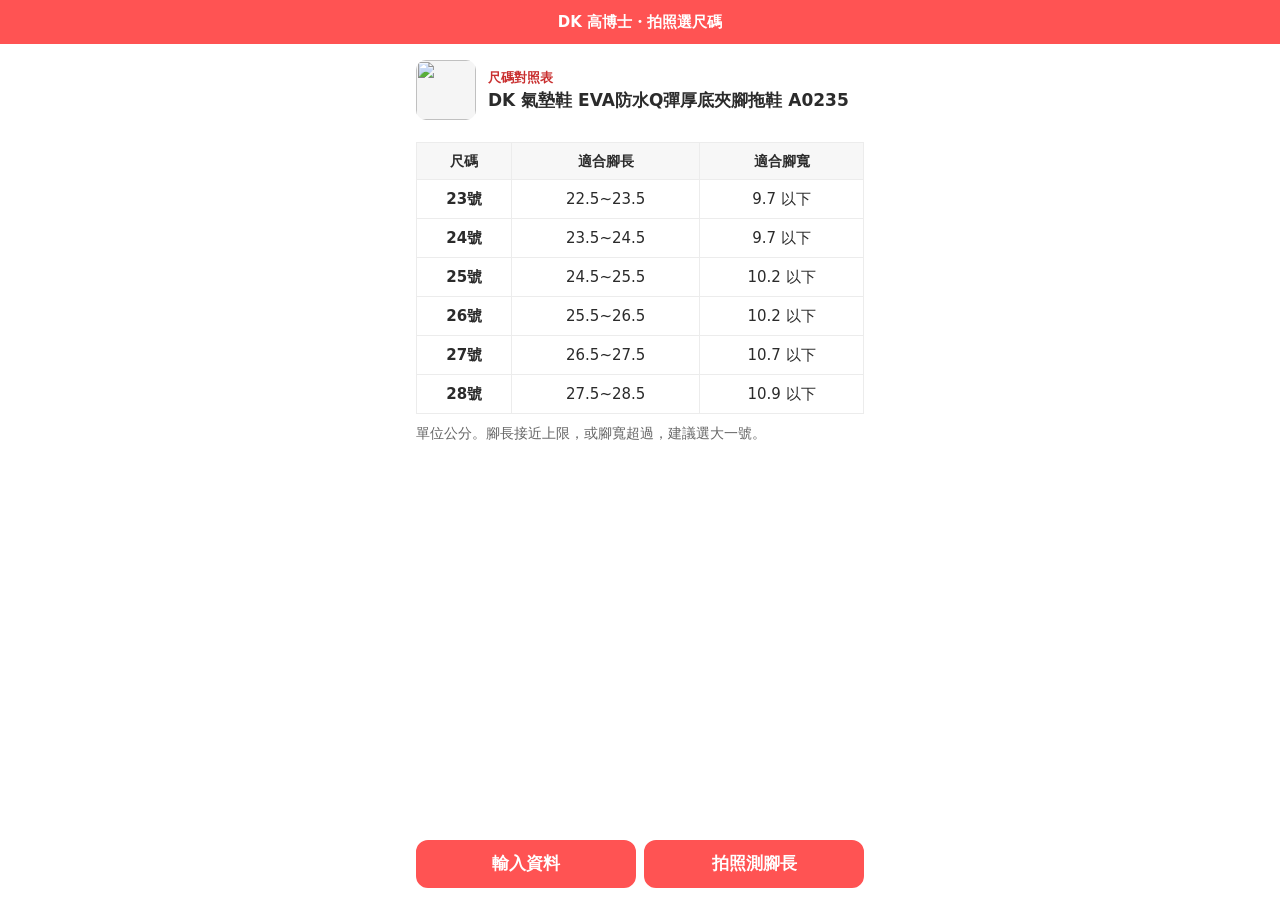
==== commit 14e28d2d: "fix: 開頭按鈕改為「輸入資料」與「拍照測腳長」 - 拿掉「你知道自己的腳長腳寬嗎？」問句，兩個選項並排、同樣份量 - 其他畫面的「改用輸入腳長」統一改成「改用輸入資料」  Co-Authored-" ====
--- a/index.html
+++ b/index.html
@@ -35,10 +35,9 @@
         </table>
       </div>
       <p class="chart-note" id="intro-chart-note" hidden>單位公分。腳長接近上限，或腳寬超過，建議選大一號。</p>
-      <p class="card-question">你知道自己的腳長腳寬嗎？</p>
-      <div class="actions sticky">
-        <button type="button" class="btn primary" data-next>不知道，拍照幫我量</button>
-        <button type="button" class="btn secondary" data-go-manual>知道，直接輸入</button>
+      <div class="actions sticky choice">
+        <button type="button" class="btn primary" data-go-manual>輸入資料</button>
+        <button type="button" class="btn primary" data-next>拍照測腳長</button>
       </div>
     </div>
 
@@ -136,7 +135,7 @@
       <label class="btn secondary">從相簿選照片<input type="file" accept="image/*" class="file-input" data-file-input></label>
       <div class="link-row">
         <button type="button" class="btn link" id="btn-feedback-continue" hidden>仍然看結果</button>
-        <button type="button" class="btn link" data-go-manual>改用輸入腳長</button>
+        <button type="button" class="btn link" data-go-manual>改用輸入資料</button>
       </div>
     </div>
   </section>
@@ -148,7 +147,7 @@
     <div class="actions sticky">
       <label class="btn primary">重拍<input type="file" accept="image/*" capture="environment" class="file-input" data-file-input></label>
       <label class="btn secondary">從相簿選照片<input type="file" accept="image/*" class="file-input" data-file-input></label>
-      <button type="button" class="btn link" data-go-manual>改用輸入腳長</button>
+      <button type="button" class="btn link" data-go-manual>改用輸入資料</button>
     </div>
   </section>
 
--- a/css/style.css
+++ b/css/style.css
@@ -63,6 +63,7 @@
   padding: 18px 16px calc(12px + env(safe-area-inset-bottom));
   background: linear-gradient(to bottom, rgba(255, 255, 255, 0), #fff 16px);
 }
+.actions.choice { grid-template-columns: 1fr 1fr; }
 .link-row { display: flex; flex-wrap: wrap; justify-content: center; gap: 4px 16px; }
 
 .btn {
@@ -113,7 +114,6 @@
 .product-head-kicker { margin: 0; font-size: 13px; font-weight: 700; color: var(--brand-dark); }
 .product-head-name { margin: 0; font-size: 17px; line-height: 1.4; }
 .chart-note { margin: 8px 0 0; font-size: 14px; color: var(--muted); }
-.card-question { margin: 16px 0 0; font-size: 18px; font-weight: 700; text-align: center; }
 
 /* 拍照引導卡片 */
 .card-step { margin: 0 0 6px; font-size: 14px; font-weight: 700; color: var(--brand-dark); }
